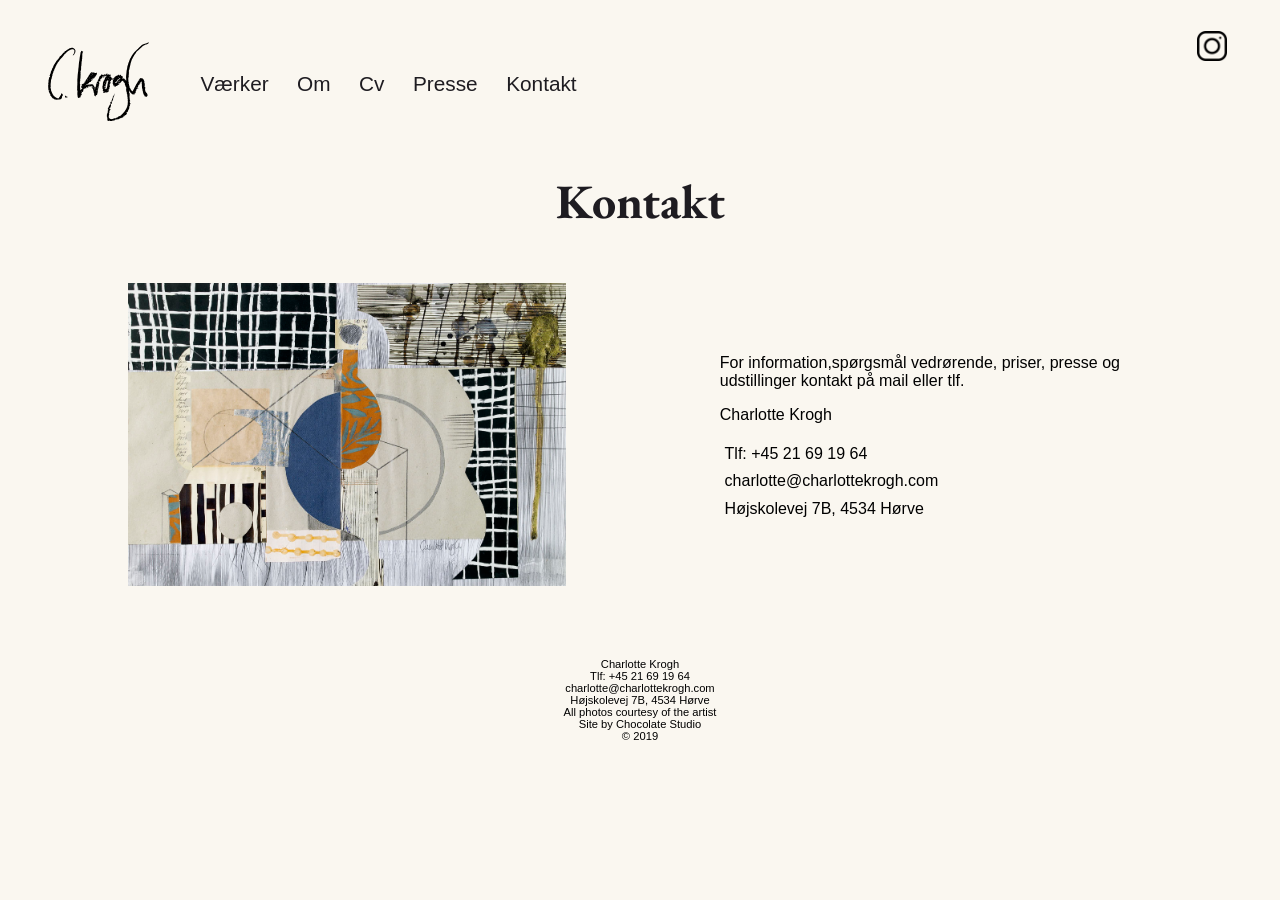
==== contact.html @ f8563872 "Final website" ====
<!DOCTYPE html>
<html lang="DA">

<head>
    <meta charset="utf-8">
    <meta name="viewport" content="width=device-width, initial-scale=1.0">
    <title>Charlotte Krogh - Billedkunstner</title>
    <link href="https://fonts.googleapis.com/css?family=EB+Garamond:400,700&display=swap" rel="stylesheet">
    <link rel="stylesheet" href="style.css">
</head>

<body>



    <header>
        <nav></nav>
    </header>
    <h1>Kontakt</h1>
    <section id="contact">
        <article class="img">
            <img src="img/2008_03.jpg" alt="">
        </article>
        <article class="txt">

            <p>For information,spørgsmål vedrørende, priser, presse og udstillinger kontakt på mail eller tlf.</p>
            <p>Charlotte Krogh</p>
            <ul>
                <li>Tlf: +45 21 69 19 64</li>
                <li>charlotte@charlottekrogh.com</li>
                <li>Højskolevej 7B, 4534 Hørve</li>



            </ul>


            <!--

            <form action="send_form_email.php" method="post" enctype="text/plain">
                <input class="" type="text" name="first_name" placeholder="Fornavn">
                <input class="" type="text" name="last_name" placeholder="Efternavn">
                <input class="" type="email" name="email" placeholder="Email">
                <input class="" type="text" name="subject" placeholder="Emne">
                <textarea id="besked" name="message"></textarea>
                <input id="send" type="submit" value="Submit" placeholder="SEND">
            </form>
-->
        </article>



    </section>


    <footer></footer>
    <script src="script.js"></script>
</body></html>
---- style.css ----
/*******************        GENERAL        ***********************/

       * {
           -webkit-box-sizing: border-box;
           box-sizing: border-box;
       }

       img {
           width: 100%;
       }

       body {
           background-color: #FAF7F0;
           margin: 0;

       }

       h1,
       h2,
       h3 {

           font-family: 'EB Garamond', serif;
           margin: 0;
           color: #1E1C21;

       }

       h1 {
           font-size: 3rem;
           margin-left: 40px;
           text-align: center;
       }

       h2 {
           font-size: 2rem;
           font-weight: 600;

       }

       h3 {
           font-size: 1.5rem;
           font-weight: 200;
       }

       figure,
       button {
           font-family: 'roboto', sans-serif;
           font-weight: 100;
           cursor: pointer;
           text-transform: capitalize;
       }

       p {
           font-family: 'roboto', sans-serif;
           font-weight: 200;
       }

       ul,
       li {
           list-style-type: none;
           padding: 0;
           margin: 0;
           font-weight: 100;
           font-family: 'roboto', sans-serif;
       }

       a,
       a:visited {
           font-family: 'roboto', sans-serif;
           font-weight: 100;
           text-decoration: none;
           color: #1E1C21;
       }

       a:active {
           color: #A6998A;
           font-weight: 600;
       }

       button:active,
       button:hover,
       button:visited {
           font-family: 'roboto', sans-serif;
           text-decoration: underline;
       }

       .hidden {
           display: none;
       }

       /*******************        MENU        ***********************/

       nav {
           margin: 1rem 2rem;
       }

       #menu {
           position: fixed;
           -webkit-box-pack: start;
           -ms-flex-pack: start;
           justify-content: flex-start;
           -webkit-box-align: center;
           -ms-flex-align: center;
           align-items: center;
           text-align: center;
           top: 0;
           left: 0;
           bottom: 0;
           right: 0;
           background-color: rgb(255, 255, 255);
           z-index: 1000;

       }

       #menu img {
           width: 40vw;
           position: relative;
       }

       #menu li {
           font-size: 1rem;
           text-transform: capitalize;
           -webkit-transition: 0.3s;
           transition: 0.3s;
           margin: 0 0px;
           display: inline-block;
       }

       #menu li:hover {
           color: #A6998A;
       }

       .dropdown {
           position: relative;
           display: inline-block;
           -webkit-transition: .7s;
           transition: .7s;

       }

       #menu a,
       .dropbtn {
           display: block;
           font-size: 1rem;
           font-weight: 600;
           z-index: 5000;

       }

       .dropbtn {
           font-size: 2rem;
           width: 200px;
           cursor: pointer;
           font-family: 'EB Garamond', serif;
           z-index: 5000;
       }

       .dropdown .dropdown-content {
           font-size: 0.4rem;
           padding: 10px;

       }

       #menu .dropdown-content a {
           display: block;
           font-size: 1.5rem;
           padding-top: 50px;
           margin: 0 100px;
       }

       #menu .instagram {
           /* display: flex; */
           width: 20px;

       }



       /*******************        LANDINGPAGE        ***********************/

       #splash {
           margin: 10px;
           background-image: url(img/Charlotte_2.jpg);
           background-position: 50% 10%;
           background-size: cover;
           width: 90%;
           height: 600px;
           margin: 0 auto;
           display: -webkit-box;
           display: -ms-flexbox;
           display: flex;
           -webkit-box-pack: center;
           -ms-flex-pack: center;
           justify-content: center;
           -webkit-box-align: center;
           -ms-flex-align: center;
           align-items: center;

       }

       #splashtxt {
           position: absolute;
           display: -webkit-box;
           display: -ms-flexbox;
           display: flex;
           -webkit-box-pack: center;
           -ms-flex-pack: center;
           justify-content: center;
           -webkit-box-align: start;
           -ms-flex-align: start;
           align-items: flex-start;
           -webkit-box-orient: vertical;
           -webkit-box-direction: normal;
           -ms-flex-direction: column;
           flex-direction: column;
           /*           text-align: center;*/
       }

       #splash h1 {
           margin: 0;
           color: #fff;
           font-weight: 100;
           z-index: 100;
           font-size: 4rem;
       }

       #splash h2 {
           justify-items: left;
           font-size: 1.5rem;
           color: #fff;
           font-weight: 100;
           z-index: 100;
       }


       #landing {
           overflow: hidden;
       }



       /*******************        OM        ***********************/
       #about {
           display: -webkit-box;
           display: -ms-flexbox;
           display: flex;
           -ms-flex-wrap: wrap;
           flex-wrap: wrap;
           width: 100vw;
           overflow: hidden;

       }

       #about .txt {
           -ms-flex-preferred-size: 400px;
           flex-basis: 400px;
           -webkit-box-flex: 1;
           -ms-flex-positive: 1;
           flex-grow: 1;
           margin: 8vw 8vw;
           padding: 0 4vw;

       }

       /*
           #about p {
               padding: 0 2vw;
           }*/

       #about .img {
           -ms-flex-preferred-size: 350px;
           flex-basis: 350px;
           -webkit-box-flex: 1;
           -ms-flex-positive: 1;
           flex-grow: 1;
           margin: 4vw 8vw 3vw 1vw;
       }

       #about #video {
           -ms-flex-preferred-size: 400px;
           flex-basis: 400px;
           -webkit-box-flex: 2;
           -ms-flex-positive: 2;
           flex-grow: 2;
           margin: 0 8vw;

       }



       /*******************        VÆRKER        ***********************/

       button {
           border: none;
           background: none;
           display: inline-block;
           font-size: 2rem;
           margin: 10px;
           padding: 0;

       }

       #knapper {
           display: -webkit-box;
           display: -ms-flexbox;
           display: flex;
           -ms-flex-wrap: wrap;
           flex-wrap: wrap;
           -webkit-box-pack: center;
           -ms-flex-pack: center;
           justify-content: center;
           margin: 0;


       }


       .alle {
           display: none;
       }

       main {
           text-align: center;
           margin: 80px 20px;
       }

       #grid {
           -webkit-columns: 2;
           columns: 2;
           -webkit-column-fill: balance;
           column-fill: balance;
           grid-gap: 1rem;
           text-align: right;
           margin: 0 auto;

       }

       #grid .kategori,
       #grid .id {
           display: none;
       }

       /*******************        PRESSE        ***********************/


       .press {
           margin: 2vw 10vw;
           padding: 2vw;


           /*******************        CV        ***********************/

       }

       #cv {
           display: -webkit-box;
           display: -ms-flexbox;
           display: flex;
           -webkit-box-orient: vertical;
           -webkit-box-direction: normal;
           -ms-flex-direction: column;
           flex-direction: column;
           -webkit-box-align: center;
           -ms-flex-align: center;
           align-items: center;
           -webkit-box-pack: center;
           -ms-flex-pack: center;
           justify-content: center;
           margin: 4vw 2vw;
           overflow: hidden;
       }

       #cv h2 {
           font-size: 5rem;
           margin: 0 0 60px 0;
       }

       .cv {
           margin-top: 100px;
       }


       /*******************        Contact        ***********************/

       #contact {

           display: -webkit-box;

           display: -ms-flexbox;

           display: flex;
           -ms-flex-wrap: wrap;
           flex-wrap: wrap;
           -webkit-box-pack: center;
           -ms-flex-pack: center;
           justify-content: center;
           -webkit-box-align: center;
           -ms-flex-align: center;
           align-items: center;
       }

       #contact .txt {
           -ms-flex-preferred-size: 500px;
           flex-basis: 500px;
           -webkit-box-flex: 1;
           -ms-flex-positive: 1;
           flex-grow: 1;
           padding: 0 10vw;

       }

       /*
           #about p {
               padding: 0 2vw;
           }*/

       #contact .img {
           -ms-flex-preferred-size: 250px;
           flex-basis: 250px;
           -webkit-box-flex: 1;
           -ms-flex-positive: 1;
           flex-grow: 1;
           margin: 4vw 2vw 3vw 2vw;
       }

       #contact h2 {
           font-family: 'roboto', sans-serif;
           font-size: 1.5rem;
           padding: 0.3rem;
       }

       #contact p {
           font-size: 1rem;
       }

       #contact .txt li {
           padding: 0.3rem;

       }

       /*******************        FOOTER MOBILE        ***********************/

       footer {

           display: -webkit-box;

           display: -ms-flexbox;

           display: flex;
           -webkit-box-pack: center;
           -ms-flex-pack: center;
           justify-content: center;
           -webkit-box-align: center;
           -ms-flex-align: center;
           align-items: center;
           text-align: center;
           /*           position: absolute;*/
           font-family: 'roboto', sans-serif;
           margin: 30px;
           bottom: 10px;

       }


       @media screen and (min-width: 600px) {



           h1 {
               margin: 5vw 0 0 0;
           }

           /*******************        MENU        ***********************/

           nav {
               margin: 0;
           }

           #menu {
               position: relative;
               display: -webkit-box;
               display: -ms-flexbox;
               display: flex;
               /*               justify-content: flex-start;*/
               -webkit-box-align: center;
               -ms-flex-align: center;
               align-items: center;
               margin: 0px 30px 0px 0px;
               background: none;


           }

           #menu .dropdown-content a {
               display: inline-block;
               font-size: 1.3rem;
               padding-top: 1px;
               margin: 0 12px;

           }

           #menu li .ck {
               top: 30px;
               width: 150px;
               height: 80px;
           }

           #menu .instagramlogo {
               display: -webkit-box;
               display: -ms-flexbox;
               display: flex;
               -webkit-box-align: start;
               -ms-flex-align: start;
               align-items: flex-start;
               -webkit-box-pack: end;
               -ms-flex-pack: end;
               justify-content: flex-end;

           }

           #menu .instagramlogo {
               /* display: flex; */
               position: absolute;
               top: 30px;
               right: -35vw;

           }

           #menu li .instagram {
               justify-self: end;
               width: 30px;
           }

           .dropbtn {
               display: none;

           }

           #menu a,
           .dropbtn {
               font-size: 2rem;
               font-weight: 200;

           }

           .hidden {
               display: block;
           }


           /*
           .dropdown:hover {
               transform: scale(1.07);
               transition: .3s;

           }
*/

           .dropbtn:hover b {
               font-weight: normal;
               font-style: normal;

           }

           /*
           .dropdown:hover .dropdown-content {
               display: block;
               visibility: visible;
               font-size: 0.4rem;
               padding-left: -10px;
               text-align: left;

           }
*/




           /*******************        LANDINGPAGE        ***********************/


           #splash {
               margin: 10px;
               background-image: url(img/Charlotte_2.jpg);
               background-position: 50% 10%;
               background-size: cover;
               width: 95%;
               height: 570px;
               margin: 0 auto;
               display: -webkit-box;
               display: -ms-flexbox;
               display: flex;
               -webkit-box-pack: center;
               -ms-flex-pack: center;
               justify-content: center;
               -webkit-box-align: center;
               -ms-flex-align: center;
               align-items: center;

           }

           #landing {
               overflow: hidden;
           }



           /*******************        VÆRKER        ***********************/

           button {
               border: none;
               background: none;
               font-size: 1.1rem;
               cursor: pointer;
               height: 30px;
           }

           main {
               margin: 5vw 18vw;


           }

           #vaerker #grid {
               -webkit-columns: 4;
               columns: 4;
               -webkit-column-fill: balance;
               column-fill: balance;
               grid-gap: 0.3rem;
               text-align: right;
               margin: 0 auto;
           }

           #knapper {
               margin: 20px 100px;
               display: -webkit-box;
               display: -ms-flexbox;
               display: flex;
               font-size: 1.2rem;
               -ms-flex-pack: distribute;
               justify-content: space-around;

           }


           .alle {
               display: none;

           }

           /*******************        OM        ***********************/


           #about {
               margin: 150px 0;
           }

           #about .txt {
               -ms-flex-preferred-size: 400px;
               flex-basis: 400px;
               -webkit-box-flex: 1;
               -ms-flex-positive: 1;
               flex-grow: 1;
               margin: 0 2vw 0 12vw;

           }

           #video {

               position: relative;
               overflow: hidden;
               padding-top: 56.25%;
               top: 100px;
           }

           .resp-iframe {
               position: absolute;
               top: 0;
               left: 0;
               width: 100%;
               height: 100%;
               border: 0;
           }


           /*******************        PRESS        ***********************/



           #press {

               display: grid;
               grid-template-columns: repeat(auto-fit, minmax(250px, 1fr));
               grid-template-rows: auto;
               grid-gap: 20px;
               overflow: hidden;
               margin: 8vw 8vw;
               padding: 0 15vw;


           }

           .press {
               margin: 2vw;
               -webkit-transition: 0.4s;
               transition: 0.4s;
           }

           .press img {
               cursor: pointer;
               -webkit-transition: 1s;
               transition: 1s;

           }

           .press:hover {
               -webkit-transform: scale(0.97);
               transform: scale(0.97);
           }


           /*******************        CV        ***********************/


           #cv {
               display: -webkit-box;
               display: -ms-flexbox;
               display: flex;
               -webkit-box-pack: center;
               -ms-flex-pack: center;
               justify-content: center;
               margin: 0 auto;

           }


           /******************* CONTACT *************************/

           #contact .txt {
               -ms-flex-preferred-size: 500px;
               flex-basis: 500px;
               -webkit-box-flex: 1;
               -ms-flex-positive: 1;
               flex-grow: 1;
               padding: 0 10vw 0 10vw;

           }

           #contact .img {
               -ms-flex-preferred-size: 250px;
               flex-basis: 250px;
               -webkit-box-flex: 1;
               -ms-flex-positive: 1;
               flex-grow: 1;
               margin: 4vw 2vw 3vw 10vw;
           }




           /*******************        FOOTER        ***********************/

           footer {

               display: -webkit-box;

               display: -ms-flexbox;

               display: flex;
               -webkit-box-pack: center;
               -ms-flex-pack: center;
               justify-content: center;
               -webkit-box-align: center;
               -ms-flex-align: center;
               align-items: center;
               text-align: center;
               /*           position: absolute;*/
               font-family: 'roboto', sans-serif;
               margin: 30px 400px 10px 400px;
               bottom: 10px;

           }

           footer ul li {
               font-size: 0.7rem;
           }


           /*******************        SINGLEVIEW        ***********************/


           #single {
               display: -webkit-box;
               display: -ms-flexbox;
               display: flex;
               -ms-flex-wrap: wrap;
               flex-wrap: wrap;
               -webkit-box-pack: center;
               -ms-flex-pack: center;
               justify-content: center;
               margin-top: 100px;

           }

           #single .billede {

               max-width: 80%;
           }

           #single .aarstal {
               text-align: center;
           }

           #single .id {
               display: none;
           }

           .tilbage {
               margin-top: 0;
               padding-bottom: 10px;
               position: absolute;
               top: 170px;
               left: 100px;
               font-size: 1.2rem;
           }


           /*******************        KONTAKT        ***********************/

           form {
               display: -webkit-box;
               display: -ms-flexbox;
               display: flex;
               -ms-flex-wrap: wrap;
               flex-wrap: wrap;
           }

           input {
               border: 1px solid #000;
               height: 40px;
               width: 200px;
               margin: 10px;

           }

           form #besked {
               text-align: start;
               width: 420px;
               height: 220px;
               margin: 10px;
           }




           /*******************        ANIMATIONER        ***********************/

           .no-js #loader {
               display: none;
           }

           .js #loader {
               display: block;
               position: absolute;
               left: 100px;
               top: 0;
           }

           .se-pre-con {
               position: fixed;
               left: 0px;
               top: 0px;
               width: 100%;
               height: 100%;
               z-index: 9999;
               background: url(http://smallenvelop.com/wp-content/uploads/2014/08/Preloader_11.gif) center no-repeat #fff;
           }
       }

       @media screen and (min-width: 800px) {

           /*******************        LANDINGPAGE        ***********************/

           #splash {
               margin: 10px;
               background-image: url(img/Charlotte_2.jpg);
               background-position: 50% 10%;
               background-size: cover;
               width: 95%;
               height: 570px;
               margin: 0 auto;
               display: -webkit-box;
               display: -ms-flexbox;
               display: flex;
               -webkit-box-pack: center;
               -ms-flex-pack: center;
               justify-content: center;
               -webkit-box-align: center;
               -ms-flex-align: center;
               align-items: center;

           }


           #landing {
               overflow: hidden;
           }

           .dropbtn {
               display: none;

           }

           #menu .instagramlogo {
               /* display: flex; */
               position: absolute;
               right: -30vw;

           }

       }

       @media screen and (min-width: 1000px) {


           #menu .instagramlogo {
               /* display: flex; */
               position: absolute;
               right: -40vw;

           }

       }


       @media screen and (min-width: 1200px) {


           #menu .instagramlogo {
               /* display: flex; */
               position: absolute;
               right: -50vw;

           }

       }
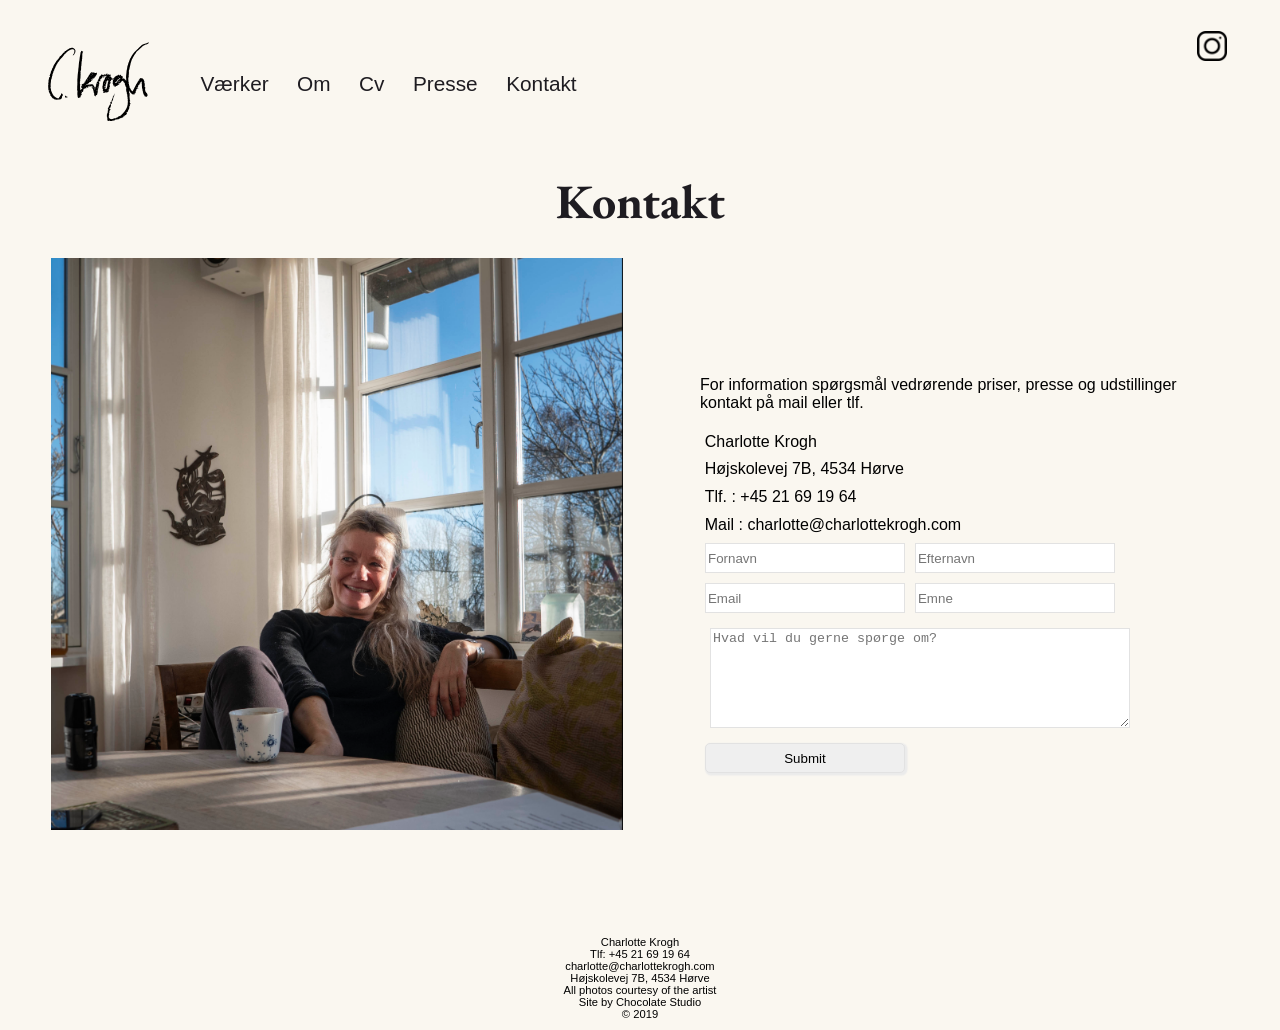
==== commit f7c3804c: "Skiftet billeder på kontakt og Om side Færdigt site!" ====
--- a/contact.html
+++ b/contact.html
@@ -19,33 +19,32 @@
     <h1>Kontakt</h1>
     <section id="contact">
         <article class="img">
-            <img src="img/2008_03.jpg" alt="">
+            <img src="img/kontakt_charlotte.jpg" alt="">
         </article>
         <article class="txt">
 
-            <p>For information,spørgsmål vedrørende, priser, presse og udstillinger kontakt på mail eller tlf.</p>
-            <p>Charlotte Krogh</p>
+            <p>For information spørgsmål vedrørende priser, presse og udstillinger kontakt på mail eller tlf.</p>
+
             <ul>
-                <li>Tlf: +45 21 69 19 64</li>
-                <li>charlotte@charlottekrogh.com</li>
+                <li>Charlotte Krogh</li>
                 <li>Højskolevej 7B, 4534 Hørve</li>
-
-
+                <li>Tlf. : +45 21 69 19 64</li>
+                <li>Mail : charlotte@charlottekrogh.com</li>
 
             </ul>
 
 
-            <!--
+
 
             <form action="send_form_email.php" method="post" enctype="text/plain">
                 <input class="" type="text" name="first_name" placeholder="Fornavn">
                 <input class="" type="text" name="last_name" placeholder="Efternavn">
                 <input class="" type="email" name="email" placeholder="Email">
                 <input class="" type="text" name="subject" placeholder="Emne">
-                <textarea id="besked" name="message"></textarea>
+                <textarea id="besked" name="message" placeholder="Hvad vil du gerne spørge om?"></textarea>
                 <input id="send" type="submit" value="Submit" placeholder="SEND">
             </form>
--->
+
         </article>
 
 
--- a/style.css
+++ b/style.css
@@ -65,6 +65,7 @@
        }
 
        a,
+       a:link,
        a:visited {
            font-family: 'roboto', sans-serif;
            font-weight: 100;
@@ -72,10 +73,12 @@
            color: #1E1C21;
        }
 
-       a:active {
+       #menu a:active,
+       #menu a:active {
            color: #A6998A;
-           font-weight: 600;
-       }
+           font-weight: bold;
+       }
+
 
        button:active,
        button:hover,
@@ -262,6 +265,7 @@
 
        }
 
+
        /*
            #about p {
                padding: 0 2vw;
@@ -283,7 +287,42 @@
            -ms-flex-positive: 2;
            flex-grow: 2;
            margin: 0 8vw;
-
+           position: relative;
+           overflow: hidden;
+           padding-top: 56.25%;
+           top: 100px;
+
+       }
+
+
+       form {
+           display: -webkit-box;
+           display: -ms-flexbox;
+           display: flex;
+           -ms-flex-wrap: wrap;
+           flex-wrap: wrap;
+       }
+
+       input {
+           border: 1px solid #e2e2e2;
+           height: 30px;
+           width: 200px;
+           margin: 5px;
+
+       }
+
+       form #besked {
+           text-align: start;
+           width: 220px;
+           height: 100px;
+           margin: 10px;
+           border: 1px solid #e2e2e2;
+       }
+
+       form #send {
+
+           border-radius: 5px;
+           box-shadow: 0.1vw 0.1vw 0.1vw 0.1vw #ebebeb;
        }
 
 
@@ -312,6 +351,10 @@
            margin: 0;
 
 
+       }
+
+       .gallery {
+           cursor: pointer;
        }
 
 
@@ -391,21 +434,16 @@
            display: flex;
            -ms-flex-wrap: wrap;
            flex-wrap: wrap;
-           -webkit-box-pack: center;
-           -ms-flex-pack: center;
-           justify-content: center;
-           -webkit-box-align: center;
-           -ms-flex-align: center;
-           align-items: center;
+
        }
 
        #contact .txt {
-           -ms-flex-preferred-size: 500px;
-           flex-basis: 500px;
+           -ms-flex-preferred-size: 200px;
+           flex-basis: 200px;
            -webkit-box-flex: 1;
            -ms-flex-positive: 1;
-           flex-grow: 1;
-           padding: 0 10vw;
+           flex-grow: 2;
+           padding: 10vw 5vw;
 
        }
 
@@ -415,12 +453,12 @@
            }*/
 
        #contact .img {
-           -ms-flex-preferred-size: 250px;
-           flex-basis: 250px;
+           -ms-flex-preferred-size: 350px;
+           flex-basis: 350px;
            -webkit-box-flex: 1;
            -ms-flex-positive: 1;
            flex-grow: 1;
-           margin: 4vw 2vw 3vw 2vw;
+           margin: 2vw 1vw 2vw 4vw;
        }
 
        #contact h2 {
@@ -643,9 +681,15 @@
            }
 
 
+
+
            .alle {
                display: none;
 
+           }
+
+           .valgt {
+               text-decoration: underline;
            }
 
            /*******************        OM        ***********************/
@@ -736,24 +780,26 @@
 
            /******************* CONTACT *************************/
 
+           /*
            #contact .txt {
-               -ms-flex-preferred-size: 500px;
-               flex-basis: 500px;
+               -ms-flex-preferred-size: 200px;
+               flex-basis: 200px;
                -webkit-box-flex: 1;
                -ms-flex-positive: 1;
                flex-grow: 1;
-               padding: 0 10vw 0 10vw;
+               padding: 0 10vw 0 5vw;
 
            }
 
            #contact .img {
-               -ms-flex-preferred-size: 250px;
-               flex-basis: 250px;
+               -ms-flex-preferred-size: 350px;
+               flex-basis: 350px;
                -webkit-box-flex: 1;
                -ms-flex-positive: 1;
                flex-grow: 1;
                margin: 4vw 2vw 3vw 10vw;
            }
+*/
 
 
 
@@ -836,18 +882,25 @@
            }
 
            input {
-               border: 1px solid #000;
-               height: 40px;
+               border: 1px solid #e2e2e2;
+               height: 30px;
                width: 200px;
-               margin: 10px;
+               margin: 5px;
 
            }
 
            form #besked {
                text-align: start;
                width: 420px;
-               height: 220px;
+               height: 100px;
                margin: 10px;
+               border: 1px solid #e2e2e2;
+           }
+
+           form #send {
+
+               border-radius: 5px;
+               box-shadow: 0.1vw 0.1vw 0.1vw 0.1vw #ebebeb;
            }
 
 
@@ -855,92 +908,89 @@
 
            /*******************        ANIMATIONER        ***********************/
 
-           .no-js #loader {
-               display: none;
-           }
-
-           .js #loader {
-               display: block;
-               position: absolute;
-               left: 100px;
-               top: 0;
-           }
-
-           .se-pre-con {
-               position: fixed;
-               left: 0px;
-               top: 0px;
-               width: 100%;
-               height: 100%;
-               z-index: 9999;
-               background: url(http://smallenvelop.com/wp-content/uploads/2014/08/Preloader_11.gif) center no-repeat #fff;
-           }
-       }
-
-       @media screen and (min-width: 800px) {
-
-           /*******************        LANDINGPAGE        ***********************/
-
-           #splash {
-               margin: 10px;
-               background-image: url(img/Charlotte_2.jpg);
-               background-position: 50% 10%;
-               background-size: cover;
-               width: 95%;
-               height: 570px;
-               margin: 0 auto;
-               display: -webkit-box;
-               display: -ms-flexbox;
-               display: flex;
-               -webkit-box-pack: center;
-               -ms-flex-pack: center;
-               justify-content: center;
-               -webkit-box-align: center;
-               -ms-flex-align: center;
-               align-items: center;
-
-           }
-
-
-           #landing {
-               overflow: hidden;
-           }
-
-           .dropbtn {
-               display: none;
-
-           }
-
-           #menu .instagramlogo {
-               /* display: flex; */
-               position: absolute;
-               right: -30vw;
-
-           }
-
-       }
-
-       @media screen and (min-width: 1000px) {
-
-
-           #menu .instagramlogo {
-               /* display: flex; */
-               position: absolute;
-               right: -40vw;
-
-           }
-
-       }
-
-
-       @media screen and (min-width: 1200px) {
-
-
-           #menu .instagramlogo {
-               /* display: flex; */
-               position: absolute;
-               right: -50vw;
-
-           }
-
-       }
+           .fadeIn {
+
+               animation-name: fadeIn;
+               animation-duration: 1.5s;
+               animation-timing-function: ease-in-out;
+
+           }
+
+           @keyframes fadeIn {
+
+               0% {
+                   opacity: 0;
+               }
+
+               100% {
+                   opacity: 1;
+               }
+           }
+
+           @media screen and (min-width: 800px) {
+
+               /*******************        LANDINGPAGE        ***********************/
+
+               #splash {
+                   margin: 10px;
+                   background-image: url(img/Charlotte_2.jpg);
+                   background-position: 50% 10%;
+                   background-size: cover;
+                   width: 95%;
+                   height: 570px;
+                   margin: 0 auto;
+                   display: -webkit-box;
+                   display: -ms-flexbox;
+                   display: flex;
+                   -webkit-box-pack: center;
+                   -ms-flex-pack: center;
+                   justify-content: center;
+                   -webkit-box-align: center;
+                   -ms-flex-align: center;
+                   align-items: center;
+
+               }
+
+
+               #landing {
+                   overflow: hidden;
+               }
+
+               .dropbtn {
+                   display: none;
+
+               }
+
+               #menu .instagramlogo {
+                   /* display: flex; */
+                   position: absolute;
+                   right: -30vw;
+
+               }
+
+           }
+
+           @media screen and (min-width: 1000px) {
+
+
+               #menu .instagramlogo {
+                   /* display: flex; */
+                   position: absolute;
+                   right: -40vw;
+
+               }
+
+           }
+
+
+           @media screen and (min-width: 1200px) {
+
+
+               #menu .instagramlogo {
+                   /* display: flex; */
+                   position: absolute;
+                   right: -50vw;
+
+               }
+
+           }
